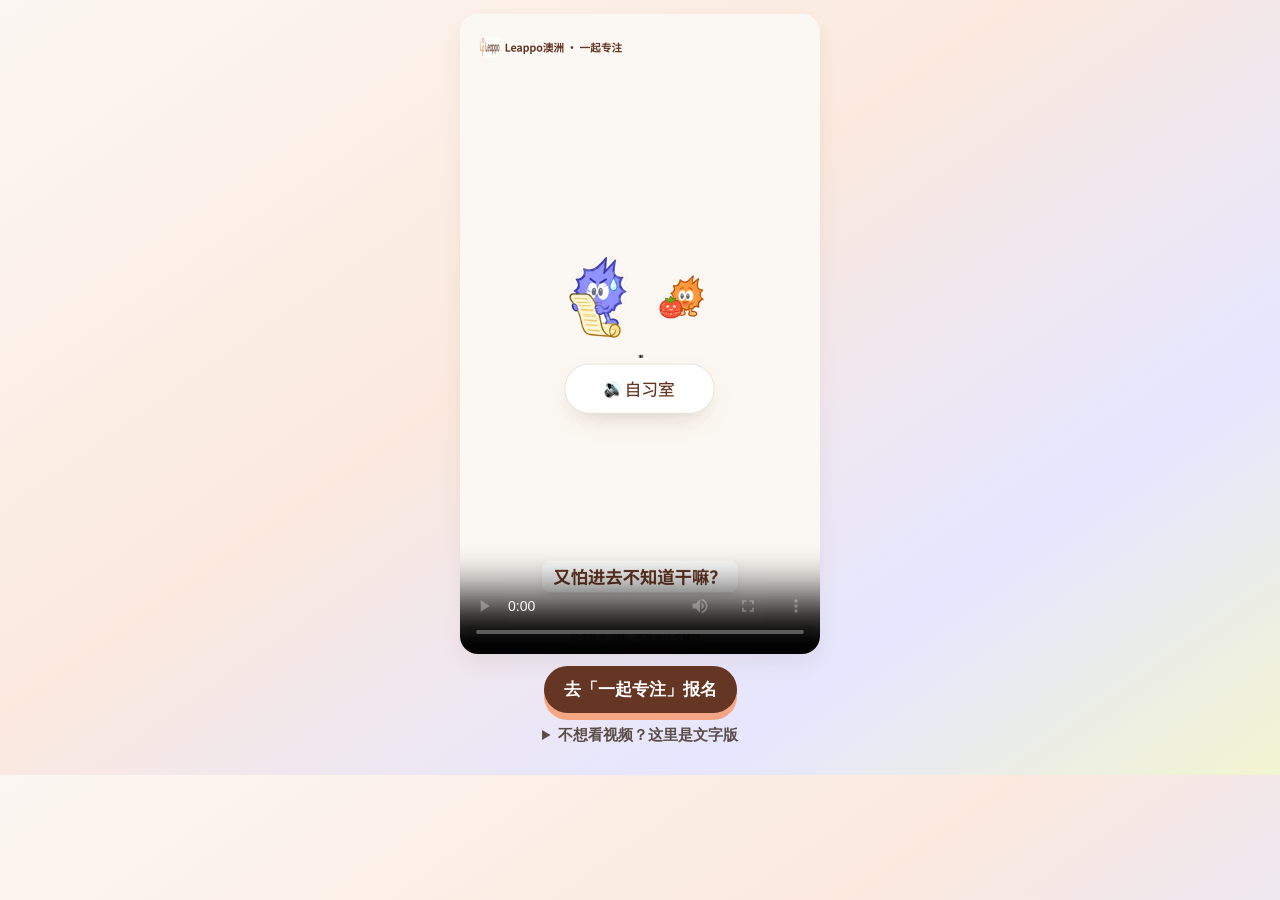
==== join-video.html @ 91bd7904 "Add 自习室 join video page" ====
<!doctype html><html lang="zh-CN"><head><meta charset="utf-8"><meta name="viewport" content="width=device-width,initial-scale=1">
<title>第一次来自习室，怎么加入？| Leappo澳洲</title>
<link rel="stylesheet" href="assets/tokens.css"><link rel="stylesheet" href="assets/widget.css">
<style>
body{min-height:auto}
.wrap{padding:14px 12px 16px;display:flex;flex-direction:column;align-items:center}
video{display:block;height:min(640px,calc(100vh - 110px));aspect-ratio:9/16;max-width:100%;border-radius:18px;background:#fcf7f3;box-shadow:var(--shadow-card)}
.row{display:flex;gap:10px;margin-top:12px;flex-wrap:wrap;justify-content:center}
details{max-width:420px;margin-top:10px;font-size:15px;color:var(--text-body-strong)}
summary{cursor:pointer;font-weight:800;min-height:36px}
</style></head><body><main class="wrap">
<video controls playsinline preload="metadata" poster="media/join-zixishi-poster.jpg" title="第一次来自习室，怎么加入？">
 <source src="media/join-zixishi-720.mp4" type="video/mp4">
</video>
<div class="row"><a class="btn" target="_top" href="https://app.heartbeat.chat/leappo-au/events">去「一起专注」报名</a></div>
<details><summary>不想看视频？这里是文字版</summary>
<p>1. 左边点「一起专注」，选一场自习室，点 RSVP。活动会进你的日历，提前一天和一小时提醒你。<br>2. 到点打开活动，进它的语音房。<br>3. 摄像头、麦克风都可以关，在聊天框打一个 🍅 就算到了。电脑上可以开视频，手机 App 只有语音。<br>4. 迟到、早退都没关系。每周二晚 8 点专注 50 分钟，周六早 10 点番茄钟 25 分钟 × 3。其他时间「🔊随时自习室」一直开着。</p>
<p>这是同伴陪伴活动，不是治疗或辅导。</p></details>
</main></body></html>
---- assets/tokens.css ----
/* Leappo design tokens
   Extracted from https://leappo.life/leappoHome on 20 Oct 2026.
   Section 1 = the site's own :root variables (verbatim).
   Section 2+ = values observed in computed styles / source CSS, named by me. */

:root {
  /* 1. Brand palette (verbatim from site :root) */
  --brown: #663625;          /* primary ink, headings, primary buttons */
  --orange: #fa8a53;         /* eyebrows, stats, checkmarks, button "shadow" */
  --yellow: #f1f77e;         /* secondary buttons, tags, CTA band */
  --yellow-pale: #fbffaf;
  --lavender: #8d8ff5;       /* accent text, accent borders */
  --lavender-mid: #b5b6fb;
  --lavender-soft: #e5e6ff;
  --lavender-pale: #ecedff;  /* note boxes */
  --cream: #fcf7f3;
  --peach: #fbe9de;
  --white: #ffffff;
  --ink: #3b3431;
  --muted: #746b67;          /* body/secondary copy */
  --line: rgba(102, 54, 37, .2);
  --container: 1180px;
  --page-gutter: 25px;       /* desktop header/sections actually render 50px */

  /* 2. Extra text colours seen in use */
  --text-body-strong: #5a4d48;
  --text-list: #5f544f;
  --text-caption: #867d78;
  --text-default-app: #2c3e50; /* inherited Vue default on #app, mostly overridden */

  /* 3. Brown-alpha border scale (borders are always brown at some opacity) */
  --border-faint: rgba(102, 54, 37, .12);
  --border-soft: rgba(102, 54, 37, .2);
  --border-card: rgba(102, 54, 37, .34);
  --border-strong: rgba(102, 54, 37, .46);
  --border-plan: rgba(102, 54, 37, .58);

  /* 4. Section gradients */
  --grad-hero: linear-gradient(145deg, #fcf7f3, #fbe9de 43%, #e5e6ff 75%, #fbffaf 118%);
  --grad-yellow: linear-gradient(160deg, #fbffaf, #f1f77e 52%, #fbe9de);
  --grad-lavender: linear-gradient(145deg, #ffffff, #ecedff 54%, #fcf7f3);
  --grad-peach: linear-gradient(145deg, #fcf7f3, #fbe9de 52%, #fbffaf 125%);
  --grad-plan-monthly: linear-gradient(150deg, #fff 0% 82%, #fffde7);
  --grad-plan-quarterly: linear-gradient(150deg, #fff, #fffde7 78%, #fbffaf 130%);
  --grad-card-stripe: linear-gradient(90deg, var(--orange) 0 72%, var(--lavender) 72%);

  /* 5. Typography */
  --font-sans: Avenir, Helvetica, Arial, sans-serif;
  --font-serif: Georgia, "Songti SC", serif;  /* quotes, stat numbers, accent lines */
  --fs-h1: 64px;   /* renders 50px at ~1200px viewport; 42px mobile */
  --fs-h2: 44px;   /* 32px mobile */
  --fs-h3-card: 20px;
  --fs-h3-sm: 17px;
  --fs-plan-title: 28px;
  --fs-lead: 18px;
  --fs-body: 16px;
  --fs-small: 15px;
  --fs-meta: 14px;
  --fs-caption: 13px;
  --fs-tag: 12px;
  --fw-regular: 400;
  --fw-semibold: 650;
  --fw-bold: 700;
  --fw-heavy: 800;
  --fw-black: 850;  /* h1, h2, buttons, eyebrows */
  --lh-h1: 1.14;
  --lh-h2: 1.24;
  --lh-body: 1.55;
  --lh-quote: 1.7;

  /* 6. Radius */
  --radius-sm: 4px;
  --radius-control: 6px;   /* language switcher */
  --radius-card: 8px;      /* almost every card */
  --radius-panel: 24px;    /* large feature panels */
  --radius-panel-lg: 28px;
  --radius-pill: 999px;    /* buttons, tags, chips */

  /* 7. Shadows: soft brown blur OR hard orange offset (signature) */
  --shadow-card: 0 10px 20px rgba(102, 54, 37, .07);
  --shadow-card-alt: 0 9px 22px rgba(102, 54, 37, .06);
  --shadow-float: 0 5px 16px rgba(102, 54, 37, .12);
  --shadow-btn-primary: 0 7px 0 rgba(250, 138, 83, .7);
  --shadow-plan: 0 9px 0 var(--orange);
  --shadow-lavender-offset: 0 8px 0 rgba(141, 143, 245, .18);

  /* 8. Spacing (observed) */
  --space-1: 4px;  --space-2: 8px;  --space-3: 10px; --space-4: 14px;
  --space-5: 16px; --space-6: 20px; --space-7: 22px; --space-8: 32px;
  --space-section-y: 72px;
  --card-pad: 22px;
  --plan-pad: 34px;

  /* 9. Sizes */
  --header-h: 72px;    /* 64px mobile */
  --btn-h: 54px;
  --btn-h-header: 44px;
  --icon-btn: 44px;    /* round carousel arrows */
  --accent-border: 5px; /* coloured top borders on cards */

  /* 10. Motion */
  --ease-lift: transform .16s ease, box-shadow .16s ease;
  --lift: translateY(-2px);
}

/* Breakpoints used by the site:
   1040px, 900px, 820px/821px, 640px, 560px, 360px; plus prefers-reduced-motion */

/* ==========================================================
   SEMANTIC LAYER (Impeccable extract, 20 Oct 2026)
   Components only read these. Re-skin by remapping here.
   ========================================================== */
:root {
  /* text */
  --color-text-heading: var(--brown);
  --color-text-body: var(--muted);
  --color-text-strong: var(--text-body-strong);
  --color-text-list: var(--text-list);
  --color-text-caption: var(--text-caption);
  --color-text-on-dark: var(--white);
  --color-text-eyebrow: var(--orange);      /* decorative: 2.3:1 on cream, keep >=15px heavy */
  --color-text-eyebrow-aa: #a94a1b;         /* accessible alternative: 5.4:1 cream, 5.0:1 yellow */
  --color-text-accent: var(--lavender);

  /* surfaces */
  --color-surface-page: var(--cream);
  --color-surface-card: var(--white);
  --color-surface-card-translucent: rgba(255, 255, 255, .78);
  --color-surface-note: var(--lavender-pale);
  --color-surface-tag: var(--yellow);
  --color-surface-tag-soft: #f7f7c8;
  --color-surface-header: rgba(252, 252, 255, .94);
  --color-surface-media: #e8e9ff;

  /* actions */
  --color-action-primary-bg: var(--brown);
  --color-action-primary-fg: var(--white);
  --color-action-primary-offset: rgba(250, 138, 83, .7);
  --color-action-secondary-bg: var(--yellow);
  --color-action-secondary-fg: var(--brown);
  --color-focus-ring: var(--lavender);

  /* accents (cycle in this order) */
  --color-accent-1: var(--orange);
  --color-accent-2: var(--lavender);
  --color-accent-3: var(--yellow);
  --color-icon-check: var(--orange);

  /* borders */
  --color-border-subtle: var(--border-faint);
  --color-border-divider: var(--border-soft);
  --color-border-card: var(--border-card);
  --color-border-strong: var(--border-strong);
  --color-border-emphasis: var(--border-plan);

  /* elevation */
  --elevation-card: var(--shadow-card);
  --elevation-float: var(--shadow-float);
  --elevation-offset-action: 0 7px 0 var(--color-action-primary-offset);
  --elevation-offset-feature: var(--shadow-plan);

  /* section backgrounds */
  --section-bg-hero: var(--grad-hero);
  --section-bg-warm: var(--grad-peach);
  --section-bg-bright: var(--grad-yellow);
  --section-bg-calm: var(--grad-lavender);
  --section-bg-plain: var(--white);

  /* motion */
  --motion-fast: .16s;
  --motion-ease: ease;
}

/* Chinese / cross-platform fallback (Avenir is Mac-only; Windows falls to Helvetica/Arial) */
:root { --font-sans-cjk: Avenir, "PingFang SC", "Hiragino Sans GB", "Microsoft YaHei", "Noto Sans SC", Helvetica, Arial, sans-serif; }
:lang(zh) { --font-sans: var(--font-sans-cjk); --font-serif: Georgia, "Songti SC", "SimSun", serif; }
---- assets/widget.css ----
/* Leappo AU widgets: shared styles. Loads after tokens.css. */
*{box-sizing:border-box}
html,body{margin:0}
body{font-family:var(--font-sans);font-family:Avenir,"PingFang SC","Hiragino Sans GB","Microsoft YaHei",sans-serif;color:var(--brown);background:var(--grad-hero);min-height:100vh;line-height:1.6;font-size:17px;-webkit-font-smoothing:antialiased}
.wrap{max-width:640px;margin:0 auto;padding:22px 18px 28px}
.eyebrow{font-size:13px;font-weight:800;letter-spacing:.08em;color:var(--orange)}
h1{font-size:26px;line-height:1.3;margin:6px 0 4px;font-weight:850}
.sub{color:var(--muted);margin:0 0 18px;font-size:16px}
.card{background:#fff;border:1px solid var(--border-faint);border-radius:18px;box-shadow:var(--shadow-card)}
button{font:inherit;color:inherit;cursor:pointer}
.btn{display:inline-flex;align-items:center;gap:8px;min-height:46px;padding:10px 20px;border-radius:999px;border:0;background:var(--brown);color:#fff;font-weight:800;text-decoration:none;box-shadow:var(--shadow-btn-primary)}
.btn.soft{background:var(--yellow);color:var(--brown);box-shadow:none}
.btn.ghost{background:transparent;color:var(--brown);border:1.5px solid var(--border-card);box-shadow:none}
:focus-visible{outline:3px solid var(--lavender);outline-offset:3px}
.foot{margin-top:18px;font-size:13px;color:var(--text-caption)}
@media (prefers-reduced-motion:reduce){*{transition:none!important;animation:none!important}}
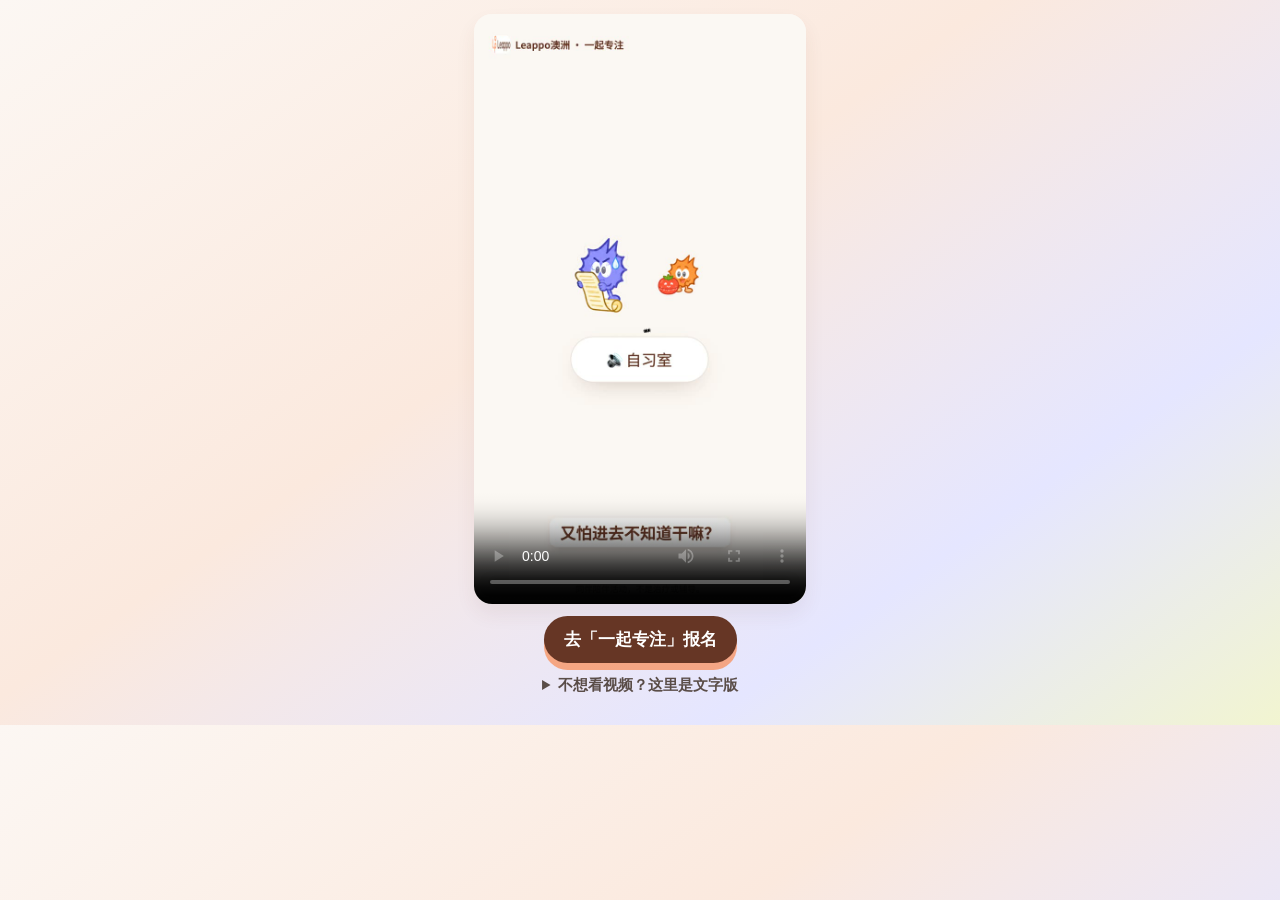
==== commit 1a5e2bb4: "Fit video page in 760px embed" ====
--- a/join-video.html
+++ b/join-video.html
@@ -4,7 +4,7 @@
 <style>
 body{min-height:auto}
 .wrap{padding:14px 12px 16px;display:flex;flex-direction:column;align-items:center}
-video{display:block;height:min(640px,calc(100vh - 110px));aspect-ratio:9/16;max-width:100%;border-radius:18px;background:#fcf7f3;box-shadow:var(--shadow-card)}
+video{display:block;height:min(590px,calc(100vh - 150px));aspect-ratio:9/16;max-width:100%;border-radius:18px;background:#fcf7f3;box-shadow:var(--shadow-card)}
 .row{display:flex;gap:10px;margin-top:12px;flex-wrap:wrap;justify-content:center}
 details{max-width:420px;margin-top:10px;font-size:15px;color:var(--text-body-strong)}
 summary{cursor:pointer;font-weight:800;min-height:36px}
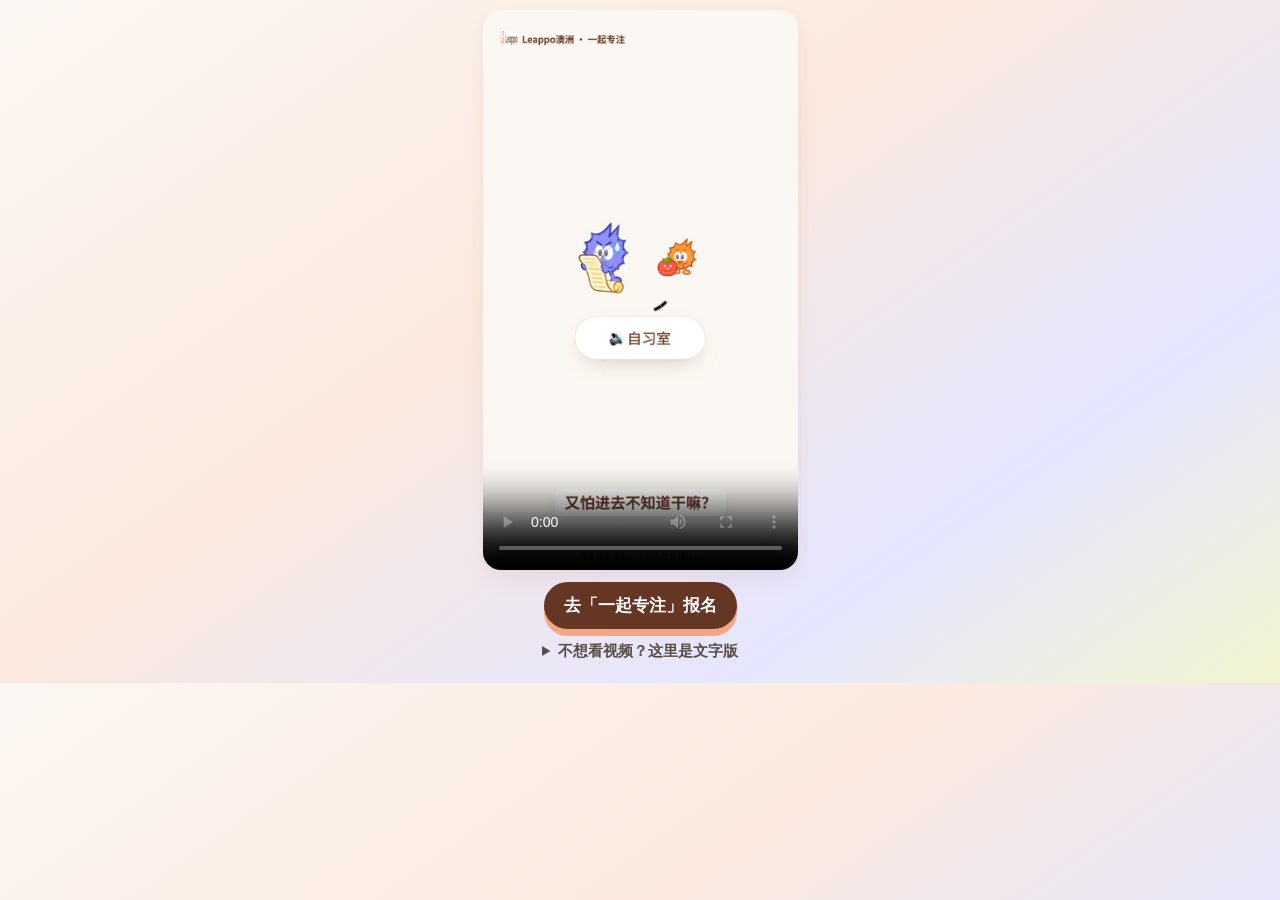
==== commit fb456092: "Tighter fit" ====
--- a/join-video.html
+++ b/join-video.html
@@ -3,8 +3,8 @@
 <link rel="stylesheet" href="assets/tokens.css"><link rel="stylesheet" href="assets/widget.css">
 <style>
 body{min-height:auto}
-.wrap{padding:14px 12px 16px;display:flex;flex-direction:column;align-items:center}
-video{display:block;height:min(590px,calc(100vh - 150px));aspect-ratio:9/16;max-width:100%;border-radius:18px;background:#fcf7f3;box-shadow:var(--shadow-card)}
+.wrap{padding:10px 12px 8px;display:flex;flex-direction:column;align-items:center}
+video{display:block;height:min(560px,calc(100vh - 190px));aspect-ratio:9/16;max-width:100%;border-radius:18px;background:#fcf7f3;box-shadow:var(--shadow-card)}
 .row{display:flex;gap:10px;margin-top:12px;flex-wrap:wrap;justify-content:center}
 details{max-width:420px;margin-top:10px;font-size:15px;color:var(--text-body-strong)}
 summary{cursor:pointer;font-weight:800;min-height:36px}
